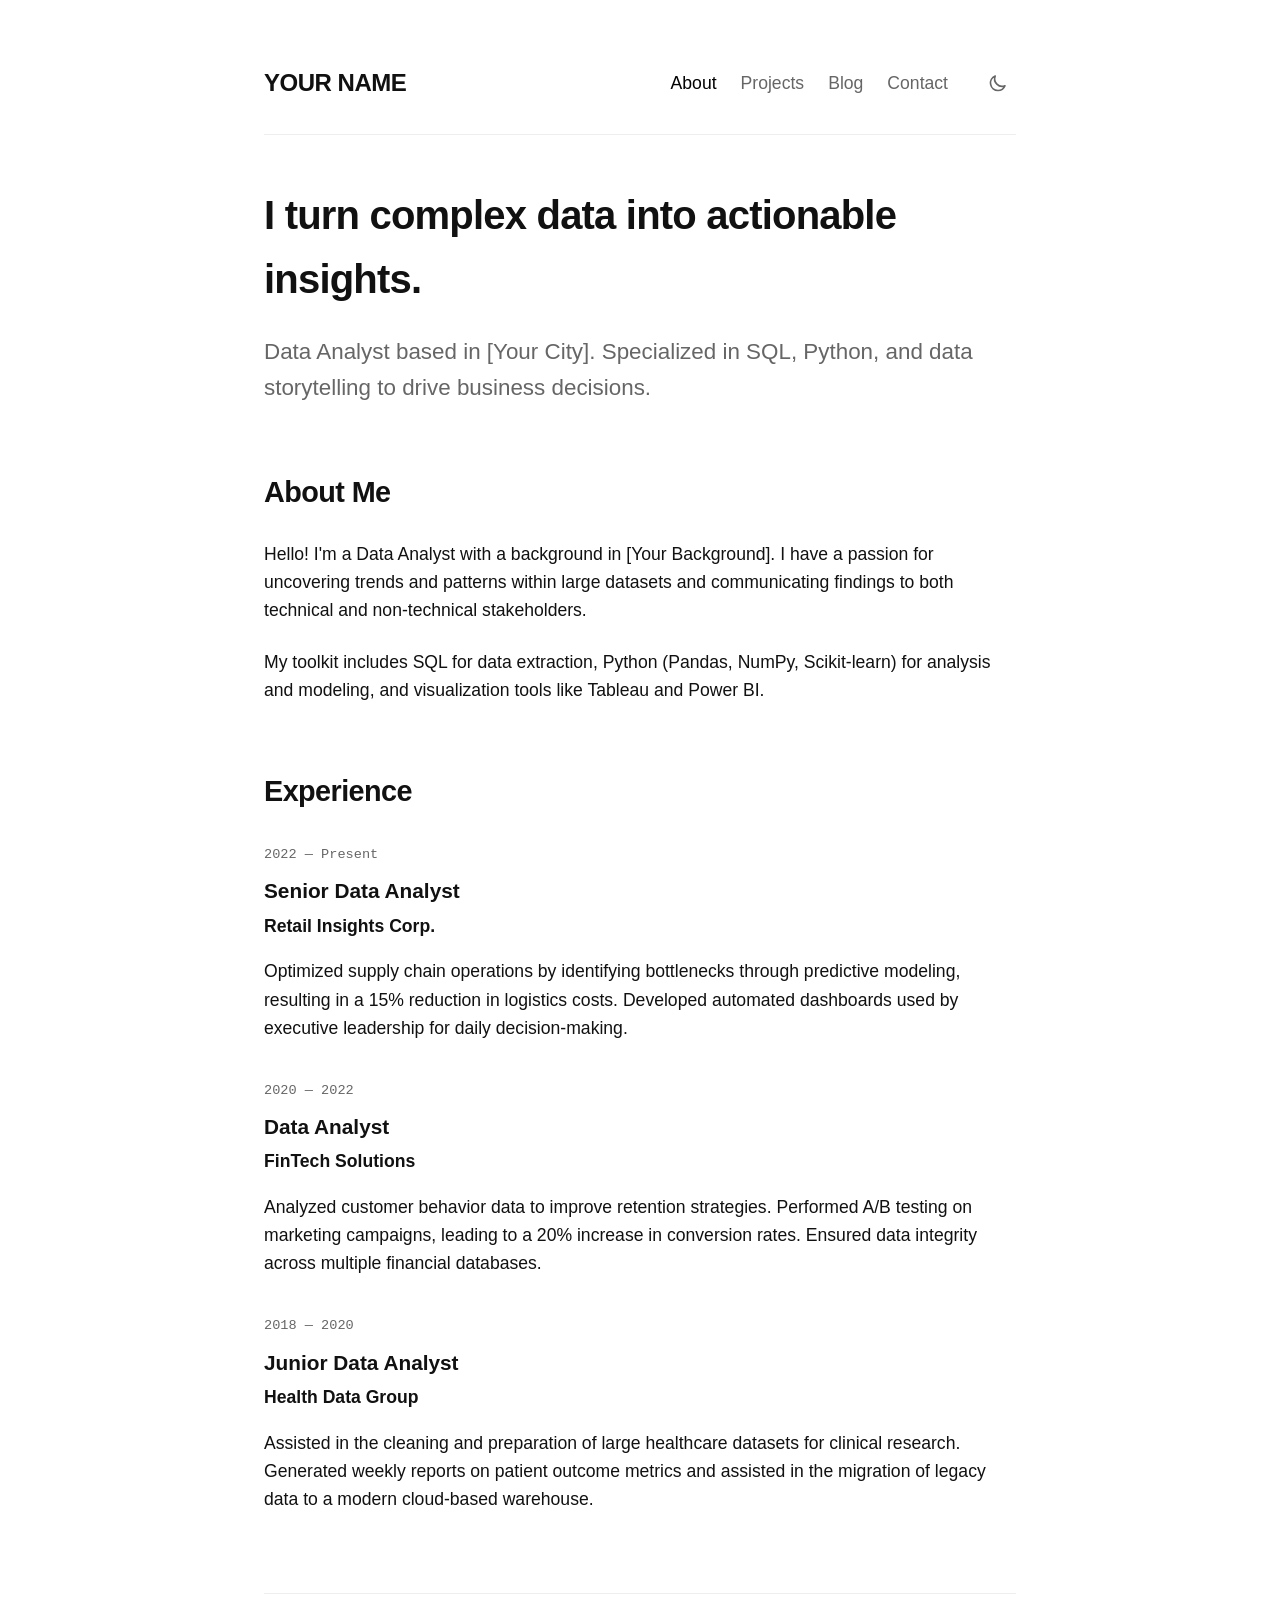
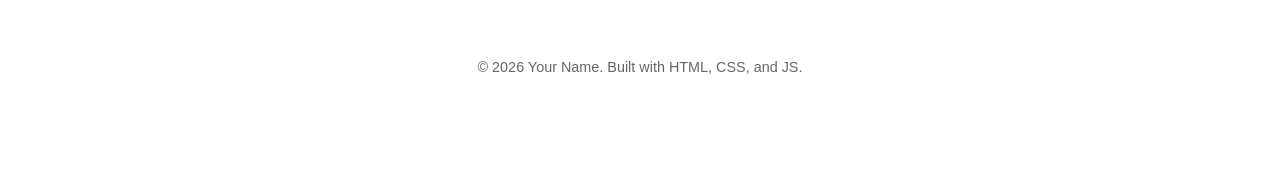
==== index.html @ 333c1e23 "Update content to Data Analyst role and add Light/Dark theme toggle" ====
<!DOCTYPE html>
<html lang="en">
<head>
    <meta charset="UTF-8">
    <meta name="viewport" content="width=device-width, initial-scale=1.0">
    <title>Your Name | Data Analyst Portfolio</title>
    <link rel="stylesheet" href="css/style.css">
</head>
<body>
    <div class="container">
        <header>
            <div class="nav-container">
                <h1>YOUR NAME</h1>
                <div class="right-nav">
                    <nav>
                        <ul>
                            <li><a href="index.html" class="active">About</a></li>
                            <li><a href="projects.html">Projects</a></li>
                            <li><a href="blog.html">Blog</a></li>
                            <li><a href="contact.html">Contact</a></li>
                        </ul>
                    </nav>
                    <button id="theme-toggle" class="theme-toggle" aria-label="Toggle dark mode">
                        <!-- Moon Icon (for Light Mode) -->
                        <svg id="moon-icon" xmlns="http://www.w3.org/2000/svg" fill="none" viewBox="0 0 24 24" stroke="currentColor">
                            <path stroke-linecap="round" stroke-linejoin="round" stroke-width="2" d="M20.354 15.354A9 9 0 018.646 3.646 9.003 9.003 0 0012 21a9.003 9.003 0 008.354-5.646z" />
                        </svg>
                        <!-- Sun Icon (for Dark Mode) -->
                        <svg id="sun-icon" xmlns="http://www.w3.org/2000/svg" fill="none" viewBox="0 0 24 24" stroke="currentColor">
                            <path stroke-linecap="round" stroke-linejoin="round" stroke-width="2" d="M12 3v1m0 16v1m9-9h-1M4 12H3m15.364-6.364l-.707.707M6.343 17.657l-.707.707m12.728 0l-.707-.707M6.343 6.343l-.707-.707m12.728 12.728L12 12m0 0l-4-4m4 4l4 4m-4-4l-4 4m4-4l4-4" />
                        </svg>
                    </button>
                </div>
            </div>
        </header>

        <main>
            <section class="hero">
                <h2>I turn complex data into actionable insights.</h2>
                <p class="lead">Data Analyst based in [Your City]. Specialized in SQL, Python, and data storytelling to drive business decisions.</p>
            </section>

            <section id="about">
                <h2>About Me</h2>
                <p>Hello! I'm a Data Analyst with a background in [Your Background]. I have a passion for uncovering trends and patterns within large datasets and communicating findings to both technical and non-technical stakeholders.</p>
                <p>My toolkit includes SQL for data extraction, Python (Pandas, NumPy, Scikit-learn) for analysis and modeling, and visualization tools like Tableau and Power BI.</p>
            </section>

            <section id="experience">
                <h2>Experience</h2>
                
                <div class="resume-item">
                    <span class="date">2022 — Present</span>
                    <h3>Senior Data Analyst</h3>
                    <span class="role">Retail Insights Corp.</span>
                    <p>Optimized supply chain operations by identifying bottlenecks through predictive modeling, resulting in a 15% reduction in logistics costs. Developed automated dashboards used by executive leadership for daily decision-making.</p>
                </div>

                <div class="resume-item">
                    <span class="date">2020 — 2022</span>
                    <h3>Data Analyst</h3>
                    <span class="role">FinTech Solutions</span>
                    <p>Analyzed customer behavior data to improve retention strategies. Performed A/B testing on marketing campaigns, leading to a 20% increase in conversion rates. Ensured data integrity across multiple financial databases.</p>
                </div>

                <div class="resume-item">
                    <span class="date">2018 — 2020</span>
                    <h3>Junior Data Analyst</h3>
                    <span class="role">Health Data Group</span>
                    <p>Assisted in the cleaning and preparation of large healthcare datasets for clinical research. Generated weekly reports on patient outcome metrics and assisted in the migration of legacy data to a modern cloud-based warehouse.</p>
                </div>
            </section>
        </main>

        <footer>
            <p>&copy; 2026 Your Name. Built with HTML, CSS, and JS.</p>
        </footer>
    </div>
    <script src="js/main.js"></script>
</body>
</html>
---- css/style.css ----
:root {
    --bg-color: #ffffff;
    --text-color: #111111;
    --text-secondary: #666666;
    --accent-color: #000000;
    --link-color: #000000;
    --link-hover: #555555;
    --border-color: #eeeeee;
    --card-bg: #ffffff;
    --max-width: 800px;
    --font-main: 'Inter', -apple-system, BlinkMacSystemFont, "Segoe UI", Roboto, Helvetica, Arial, sans-serif;
    --font-mono: "SF Mono", "Fira Code", "Courier New", monospace;
    --spacing: 1.5rem;
}

body.dark-mode {
    --bg-color: #0a0a0a;
    --text-color: #f5f5f5;
    --text-secondary: #a0a0a0;
    --accent-color: #ffffff;
    --link-color: #ffffff;
    --link-hover: #cccccc;
    --border-color: #222222;
    --card-bg: #111111;
}

* {
    box-sizing: border-box;
}

body {
    margin: 0;
    padding: 0;
    background-color: var(--bg-color);
    color: var(--text-color);
    font-family: var(--font-main);
    line-height: 1.6;
    font-size: 1.1rem;
    -webkit-font-smoothing: antialiased;
    transition: background-color 0.3s ease, color 0.3s ease;
}

.container {
    max-width: var(--max-width);
    margin: 0 auto;
    padding: 2rem var(--spacing);
}

header {
    border-bottom: 1px solid var(--border-color);
    padding: 2rem 0;
    margin-bottom: 3rem;
    transition: border-color 0.3s ease;
}

header .nav-container {
    display: flex;
    justify-content: space-between;
    align-items: center;
}

header .right-nav {
    display: flex;
    align-items: center;
    gap: 2rem;
}

header h1 {
    font-size: 1.5rem;
    margin: 0;
    font-weight: 700;
    letter-spacing: -0.02em;
}

/* Theme Toggle */
.theme-toggle {
    background: none;
    border: none;
    cursor: pointer;
    padding: 0.5rem;
    color: var(--text-secondary);
    display: flex;
    align-items: center;
    justify-content: center;
    transition: color 0.2s ease;
}

.theme-toggle:hover {
    color: var(--accent-color);
}

.theme-toggle svg {
    width: 20px;
    height: 20px;
    stroke-width: 2;
}

#sun-icon { display: none; }
#moon-icon { display: block; }

body.dark-mode #sun-icon { display: block; }
body.dark-mode #moon-icon { display: none; }

nav ul {
    list-style: none;
    padding: 0;
    margin: 0;
    display: flex;
    gap: 1.5rem;
}

nav a {
    text-decoration: none;
    color: var(--text-secondary);
    font-weight: 500;
    transition: color 0.2s ease;
}

nav a:hover, nav a.active {
    color: var(--accent-color);
}

main {
    min-height: 70vh;
}

h2 {
    font-size: 1.8rem;
    margin-top: 3rem;
    margin-bottom: 1.5rem;
    letter-spacing: -0.02em;
}

h3 {
    font-size: 1.3rem;
    margin-top: 2rem;
    margin-bottom: 1rem;
}

p {
    margin-bottom: 1.5rem;
}

a {
    color: var(--link-color);
    text-underline-offset: 4px;
    transition: color 0.2s ease;
}

a:hover {
    color: var(--link-hover);
}

footer {
    border-top: 1px solid var(--border-color);
    padding: 3rem 0;
    margin-top: 5rem;
    color: var(--text-secondary);
    font-size: 0.9rem;
    text-align: center;
}

/* Hero Section */
.hero {
    margin-bottom: 4rem;
}

.hero h2 {
    font-size: 2.5rem;
    margin-top: 0;
    margin-bottom: 1rem;
}

.hero p.lead {
    font-size: 1.4rem;
    color: var(--text-secondary);
}

/* Sections */
section {
    margin-bottom: 4rem;
}

.resume-item {
    margin-bottom: 2rem;
}

.resume-item .date {
    font-family: var(--font-mono);
    font-size: 0.85rem;
    color: var(--text-secondary);
}

.resume-item h3 {
    margin-top: 0.5rem;
    margin-bottom: 0.25rem;
}

.resume-item .role {
    font-weight: 600;
    display: block;
    margin-bottom: 0.5rem;
}

/* Grid for Projects */
.grid {
    display: grid;
    grid-template-columns: repeat(auto-fill, minmax(300px, 1fr));
    gap: 2rem;
}

.card {
    border: 1px solid var(--border-color);
    padding: 1.5rem;
    border-radius: 4px;
    transition: transform 0.2s ease, box-shadow 0.2s ease;
}

.card:hover {
    transform: translateY(-4px);
    box-shadow: 0 4px 12px rgba(0,0,0,0.05);
}

.card h3 {
    margin-top: 0;
}

/* Blog List */
.blog-list {
    list-style: none;
    padding: 0;
}

.blog-item {
    margin-bottom: 2rem;
    display: flex;
    flex-direction: column;
}

.blog-item .date {
    font-family: var(--font-mono);
    font-size: 0.85rem;
    color: var(--text-secondary);
}

.blog-item h3 {
    margin-top: 0.5rem;
    margin-bottom: 0.5rem;
}

/* Responsive */
@media (max-width: 600px) {
    header .nav-container {
        flex-direction: column;
        align-items: flex-start;
        gap: 1.5rem;
    }
    
    .hero h2 {
        font-size: 2rem;
    }
}
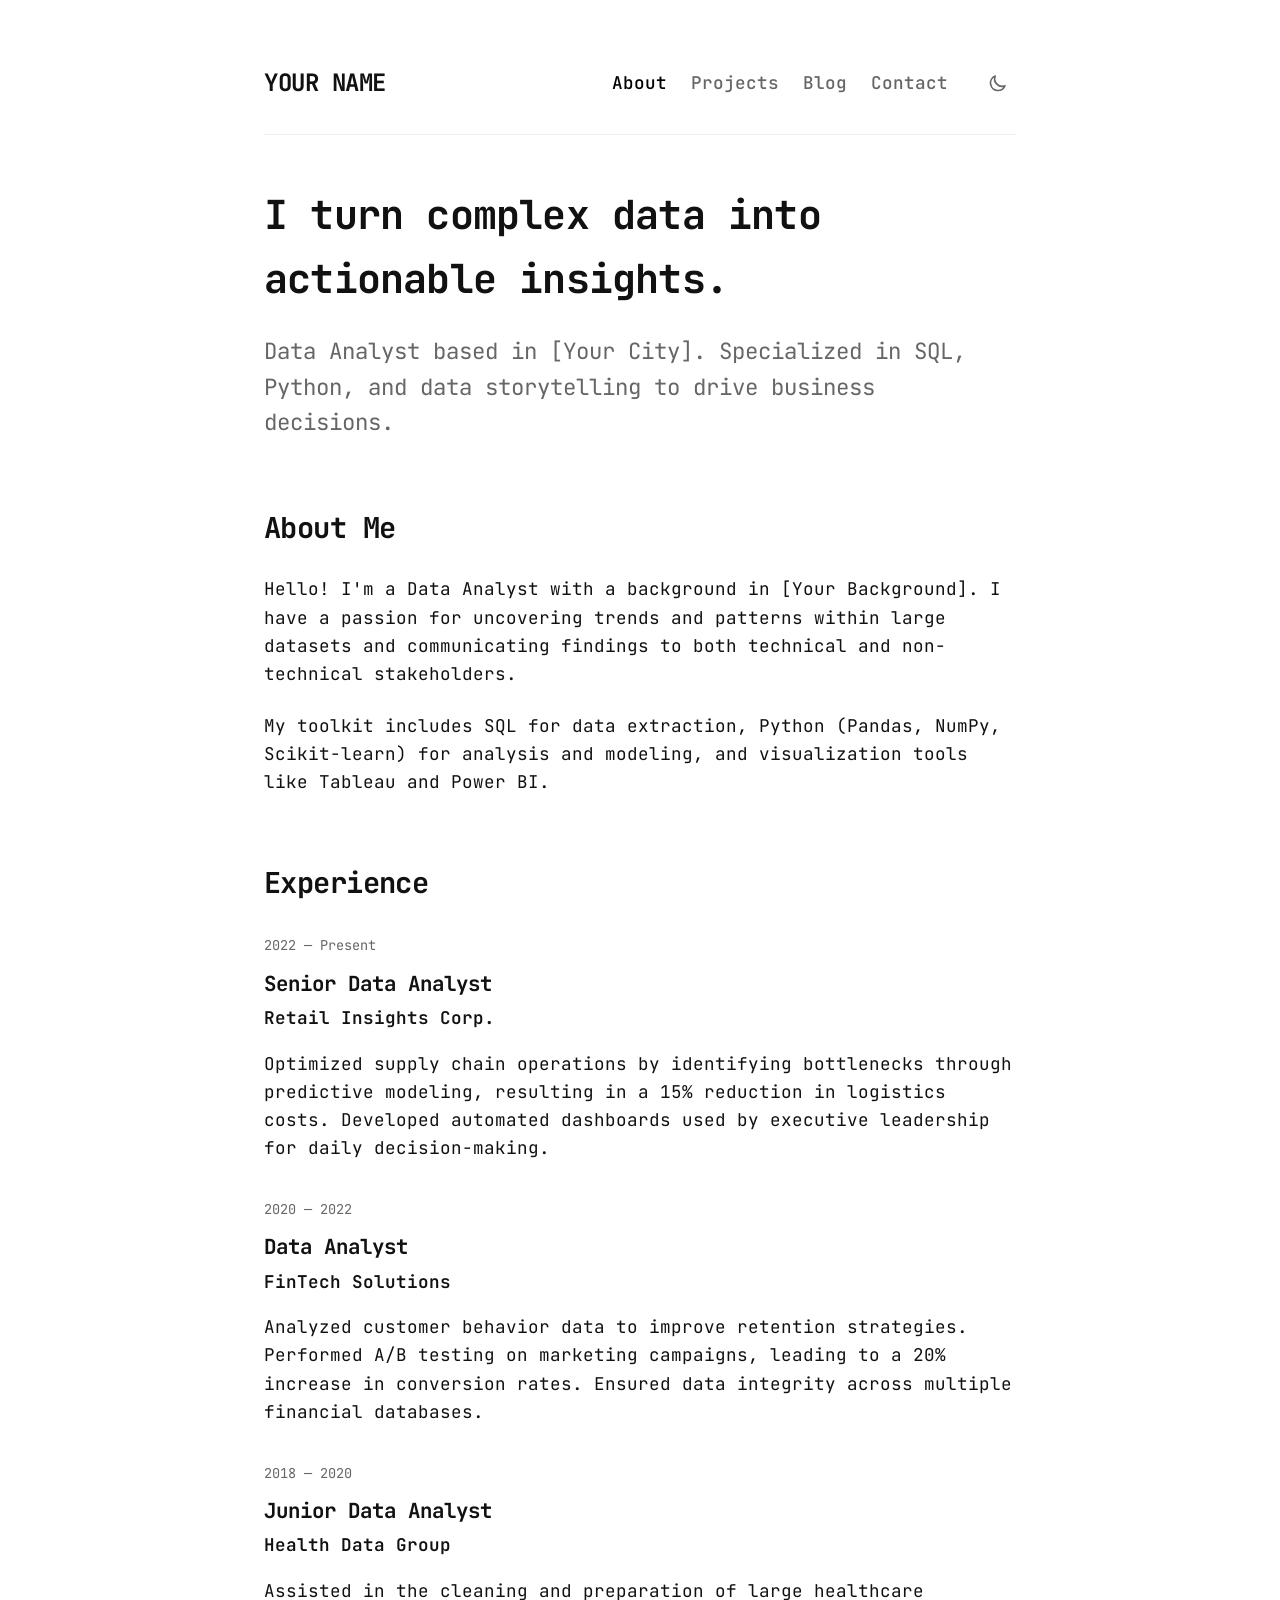
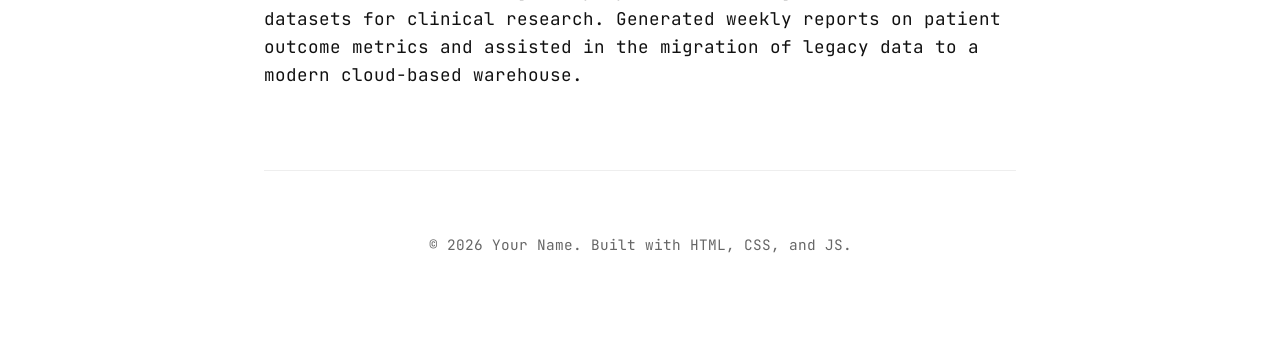
==== commit b690e169: "Switch font to JetBrains Mono from Google Fonts" ====
--- a/index.html
+++ b/index.html
@@ -5,6 +5,20 @@
     <meta name="viewport" content="width=device-width, initial-scale=1.0">
     <title>Your Name | Data Analyst Portfolio</title>
     <link rel="stylesheet" href="css/style.css">
+    <link rel="preconnect" href="https://fonts.googleapis.com">
+    <link rel="preconnect" href="https://fonts.gstatic.com" crossorigin>
+    <link href="https://fonts.googleapis.com/css2?family=JetBrains+Mono:ital,wght@0,100..800;1,100..800&display=swap" rel="stylesheet">
+    <!-- Inline script to prevent theme flash -->
+    <script>
+        (function() {
+            try {
+                var theme = localStorage.getItem('portfolio-theme');
+                if (theme === 'dark' || (!theme && window.matchMedia('(prefers-color-scheme: dark)').matches)) {
+                    document.documentElement.classList.add('dark');
+                }
+            } catch (e) {}
+        })();
+    </script>
 </head>
 <body>
     <div class="container">
@@ -21,13 +35,13 @@
                         </ul>
                     </nav>
                     <button id="theme-toggle" class="theme-toggle" aria-label="Toggle dark mode">
-                        <!-- Moon Icon (for Light Mode) -->
+                        <!-- Moon Icon -->
                         <svg id="moon-icon" xmlns="http://www.w3.org/2000/svg" fill="none" viewBox="0 0 24 24" stroke="currentColor">
                             <path stroke-linecap="round" stroke-linejoin="round" stroke-width="2" d="M20.354 15.354A9 9 0 018.646 3.646 9.003 9.003 0 0012 21a9.003 9.003 0 008.354-5.646z" />
                         </svg>
-                        <!-- Sun Icon (for Dark Mode) -->
+                        <!-- Sun Icon -->
                         <svg id="sun-icon" xmlns="http://www.w3.org/2000/svg" fill="none" viewBox="0 0 24 24" stroke="currentColor">
-                            <path stroke-linecap="round" stroke-linejoin="round" stroke-width="2" d="M12 3v1m0 16v1m9-9h-1M4 12H3m15.364-6.364l-.707.707M6.343 17.657l-.707.707m12.728 0l-.707-.707M6.343 6.343l-.707-.707m12.728 12.728L12 12m0 0l-4-4m4 4l4 4m-4-4l-4 4m4-4l4-4" />
+                            <path stroke-linecap="round" stroke-linejoin="round" stroke-width="2" d="M12 3v1m0 16v1m9-9h-1M4 12H3m15.364-6.364l-.707.707M6.343 17.657l-.707.707m12.728 0l-.707-.707M6.343 6.343l-.707-.707m12.728 12.728l-.707-.707M12 8a4 4 0 100 8 4 4 0 000-8z" />
                         </svg>
                     </button>
                 </div>
--- a/css/style.css
+++ b/css/style.css
@@ -8,12 +8,12 @@
     --border-color: #eeeeee;
     --card-bg: #ffffff;
     --max-width: 800px;
-    --font-main: 'Inter', -apple-system, BlinkMacSystemFont, "Segoe UI", Roboto, Helvetica, Arial, sans-serif;
-    --font-mono: "SF Mono", "Fira Code", "Courier New", monospace;
+    --font-main: 'JetBrains Mono', monospace;
+    --font-mono: 'JetBrains Mono', monospace;
     --spacing: 1.5rem;
 }
 
-body.dark-mode {
+html.dark {
     --bg-color: #0a0a0a;
     --text-color: #f5f5f5;
     --text-secondary: #a0a0a0;
@@ -98,8 +98,8 @@
 #sun-icon { display: none; }
 #moon-icon { display: block; }
 
-body.dark-mode #sun-icon { display: block; }
-body.dark-mode #moon-icon { display: none; }
+html.dark #sun-icon { display: block; }
+html.dark #moon-icon { display: none; }
 
 nav ul {
     list-style: none;
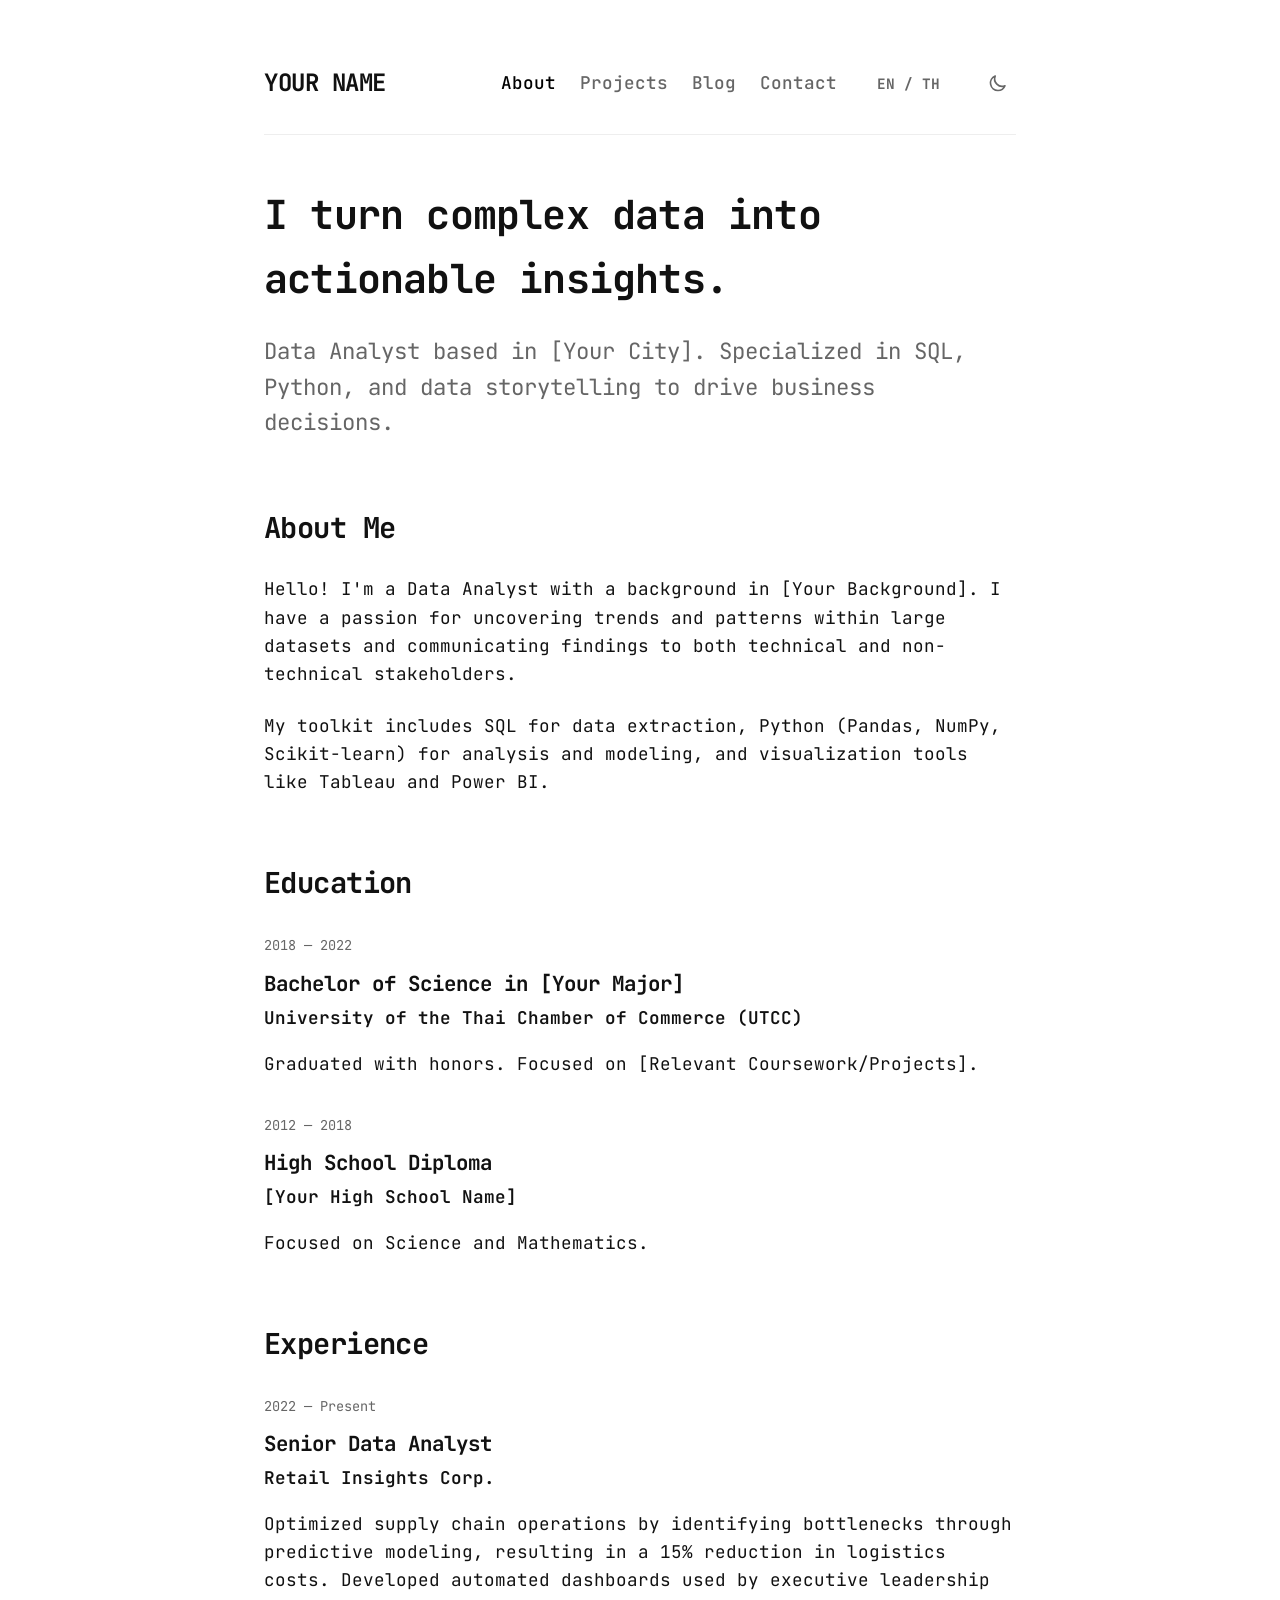
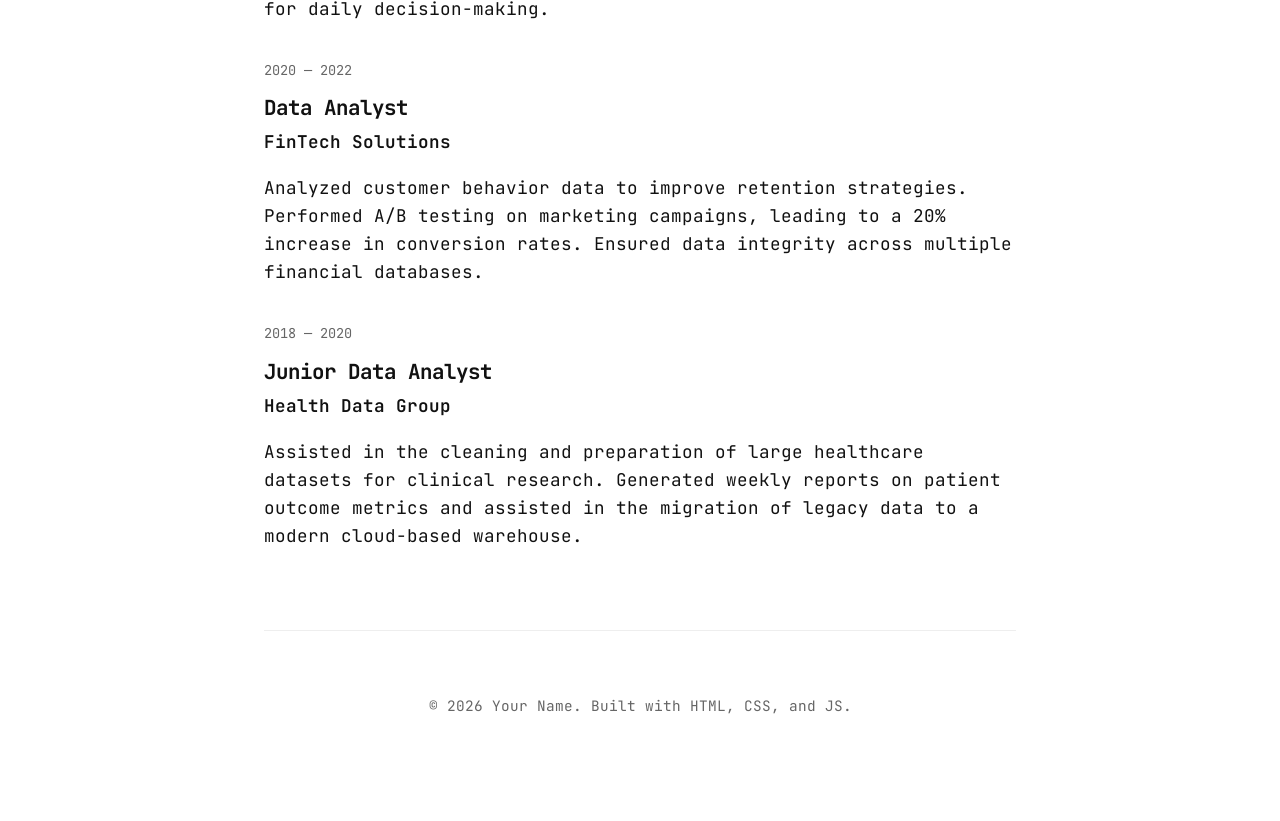
==== commit 8fb0bf82: "feat: add education section, language toggle, and Thai translation" ====
--- a/index.html
+++ b/index.html
@@ -3,11 +3,11 @@
 <head>
     <meta charset="UTF-8">
     <meta name="viewport" content="width=device-width, initial-scale=1.0">
-    <title>Your Name | Data Analyst Portfolio</title>
+    <title data-en="Your Name | Data Analyst Portfolio" data-th="ชื่อของคุณ | พอร์ตโฟลิโอแนะแนวข้อมูล">Your Name | Data Analyst Portfolio</title>
     <link rel="stylesheet" href="css/style.css">
     <link rel="preconnect" href="https://fonts.googleapis.com">
     <link rel="preconnect" href="https://fonts.gstatic.com" crossorigin>
-    <link href="https://fonts.googleapis.com/css2?family=JetBrains+Mono:ital,wght@0,100..800;1,100..800&display=swap" rel="stylesheet">
+    <link href="https://fonts.googleapis.com/css2?family=JetBrains+Mono:ital,wght@0,100..800;1,100..800&family=Kanit:wght@300;400;700&display=swap" rel="stylesheet">
     <!-- Inline script to prevent theme flash -->
     <script>
         (function() {
@@ -16,6 +16,8 @@
                 if (theme === 'dark' || (!theme && window.matchMedia('(prefers-color-scheme: dark)').matches)) {
                     document.documentElement.classList.add('dark');
                 }
+                var lang = localStorage.getItem('portfolio-lang') || 'en';
+                document.documentElement.setAttribute('lang', lang);
             } catch (e) {}
         })();
     </script>
@@ -24,16 +26,19 @@
     <div class="container">
         <header>
             <div class="nav-container">
-                <h1>YOUR NAME</h1>
+                <h1 data-en="YOUR NAME" data-th="ชื่อของคุณ">YOUR NAME</h1>
                 <div class="right-nav">
                     <nav>
                         <ul>
-                            <li><a href="index.html" class="active">About</a></li>
-                            <li><a href="projects.html">Projects</a></li>
-                            <li><a href="blog.html">Blog</a></li>
-                            <li><a href="contact.html">Contact</a></li>
+                            <li><a href="index.html" class="active" data-en="About" data-th="เกี่ยวกับ">About</a></li>
+                            <li><a href="projects.html" data-en="Projects" data-th="โปรเจกต์">Projects</a></li>
+                            <li><a href="blog.html" data-en="Blog" data-th="บล็อก">Blog</a></li>
+                            <li><a href="contact.html" data-en="Contact" data-th="ติดต่อ">Contact</a></li>
                         </ul>
                     </nav>
+                    <button id="lang-toggle" class="lang-toggle" aria-label="Switch Language">
+                        EN / TH
+                    </button>
                     <button id="theme-toggle" class="theme-toggle" aria-label="Toggle dark mode">
                         <!-- Moon Icon -->
                         <svg id="moon-icon" xmlns="http://www.w3.org/2000/svg" fill="none" viewBox="0 0 24 24" stroke="currentColor">
@@ -50,44 +55,62 @@
 
         <main>
             <section class="hero">
-                <h2>I turn complex data into actionable insights.</h2>
-                <p class="lead">Data Analyst based in [Your City]. Specialized in SQL, Python, and data storytelling to drive business decisions.</p>
+                <h2 data-en="I turn complex data into actionable insights." data-th="เปลี่ยนข้อมูลที่ซับซ้อนให้กลายเป็นข้อมูลเชิงลึกที่นำไปใช้งานได้จริง">I turn complex data into actionable insights.</h2>
+                <p class="lead" data-en="Data Analyst based in [Your City]. Specialized in SQL, Python, and data storytelling to drive business decisions." data-th="นักวิเคราะห์ข้อมูล (Data Analyst) ประจำ [เมืองของคุณ] ผู้เชี่ยวชาญด้าน SQL, Python และการนำเสนอข้อมูล (Data Storytelling) เพื่อขับเคลื่อนการตัดสินใจทางธุรกิจ">Data Analyst based in [Your City]. Specialized in SQL, Python, and data storytelling to drive business decisions.</p>
             </section>
 
             <section id="about">
-                <h2>About Me</h2>
-                <p>Hello! I'm a Data Analyst with a background in [Your Background]. I have a passion for uncovering trends and patterns within large datasets and communicating findings to both technical and non-technical stakeholders.</p>
-                <p>My toolkit includes SQL for data extraction, Python (Pandas, NumPy, Scikit-learn) for analysis and modeling, and visualization tools like Tableau and Power BI.</p>
+                <h2 data-en="About Me" data-th="เกี่ยวกับฉัน">About Me</h2>
+                <p data-en="Hello! I'm a Data Analyst with a background in [Your Background]. I have a passion for uncovering trends and patterns within large datasets and communicating findings to both technical and non-technical stakeholders." data-th="สวัสดีครับ! ผมเป็นนักวิเคราะห์ข้อมูลที่มีพื้นฐานมาจาก [ภูมิหลังของคุณ] ผมมีความหลงใหลในการค้นหาแนวโน้มและรูปแบบภายในชุดข้อมูลขนาดใหญ่ และสื่อสารสิ่งที่ค้นพบให้กับผู้ที่มีส่วนได้ส่วนเสียทั้งในสายเทคนิคและไม่ใช่สายเทคนิค">Hello! I'm a Data Analyst with a background in [Your Background]. I have a passion for uncovering trends and patterns within large datasets and communicating findings to both technical and non-technical stakeholders.</p>
+                <p data-en="My toolkit includes SQL for data extraction, Python (Pandas, NumPy, Scikit-learn) for analysis and modeling, and visualization tools like Tableau and Power BI." data-th="เครื่องมือที่ผมใช้ประกอบด้วย SQL สำหรับการดึงข้อมูล, Python (Pandas, NumPy, Scikit-learn) สำหรับการวิเคราะห์และสร้างแบบจำลอง และเครื่องมือสร้างภาพข้อมูล เช่น Tableau และ Power BI">My toolkit includes SQL for data extraction, Python (Pandas, NumPy, Scikit-learn) for analysis and modeling, and visualization tools like Tableau and Power BI.</p>
+            </section>
+
+            <section id="education">
+                <h2 data-en="Education" data-th="การศึกษา">Education</h2>
+                
+                <div class="resume-item">
+                    <span class="date">2018 — 2022</span>
+                    <h3 data-en="Bachelor of Science in [Your Major]" data-th="วิทยาศาสตรบัณฑิต สาขา [วิชาเอกของคุณ]">Bachelor of Science in [Your Major]</h3>
+                    <span class="role" data-en="University of the Thai Chamber of Commerce (UTCC)" data-th="มหาวิทยาลัยหอการค้าไทย (UTCC)">University of the Thai Chamber of Commerce (UTCC)</span>
+                    <p data-en="Graduated with honors. Focused on [Relevant Coursework/Projects]." data-th="สำเร็จการศึกษาด้วยเกียรตินิยม เน้นหนักในด้าน [วิชาที่เกี่ยวข้อง/โปรเจกต์]">Graduated with honors. Focused on [Relevant Coursework/Projects].</p>
+                </div>
+
+                <div class="resume-item">
+                    <span class="date">2012 — 2018</span>
+                    <h3 data-en="High School Diploma" data-th="วุฒิการศึกษาระดับมัธยมปลาย">High School Diploma</h3>
+                    <span class="role" data-en="[Your High School Name]" data-th="[ชื่อโรงเรียนมัธยมของคุณ]">[Your High School Name]</span>
+                    <p data-en="Focused on Science and Mathematics." data-th="เน้นการเรียนสายวิทยาศาสตร์และคณิตศาสตร์">Focused on Science and Mathematics.</p>
+                </div>
             </section>
 
             <section id="experience">
-                <h2>Experience</h2>
+                <h2 data-en="Experience" data-th="ประสบการณ์การทำงาน">Experience</h2>
                 
                 <div class="resume-item">
                     <span class="date">2022 — Present</span>
-                    <h3>Senior Data Analyst</h3>
-                    <span class="role">Retail Insights Corp.</span>
-                    <p>Optimized supply chain operations by identifying bottlenecks through predictive modeling, resulting in a 15% reduction in logistics costs. Developed automated dashboards used by executive leadership for daily decision-making.</p>
+                    <h3 data-en="Senior Data Analyst" data-th="นักวิเคราะห์ข้อมูลอาวุโส">Senior Data Analyst</h3>
+                    <span class="role" data-en="Retail Insights Corp." data-th="บริษัท รีเทล อินไซต์ คอร์ป">Retail Insights Corp.</span>
+                    <p data-en="Optimized supply chain operations by identifying bottlenecks through predictive modeling, resulting in a 15% reduction in logistics costs. Developed automated dashboards used by executive leadership for daily decision-making." data-th="ปรับปรุงการดำเนินงานของซัพพลายเชนโดยการระบุจุดคอขวดผ่านการสร้างแบบจำลองเชิงคาดการณ์ ส่งผลให้ต้นทุนด้านโลจิสติกส์ลดลง 15% พัฒนาแดชบอร์ดอัตโนมัติที่ผู้บริหารใช้สำหรับการตัดสินใจรายวัน">Optimized supply chain operations by identifying bottlenecks through predictive modeling, resulting in a 15% reduction in logistics costs. Developed automated dashboards used by executive leadership for daily decision-making.</p>
                 </div>
 
                 <div class="resume-item">
                     <span class="date">2020 — 2022</span>
-                    <h3>Data Analyst</h3>
-                    <span class="role">FinTech Solutions</span>
-                    <p>Analyzed customer behavior data to improve retention strategies. Performed A/B testing on marketing campaigns, leading to a 20% increase in conversion rates. Ensured data integrity across multiple financial databases.</p>
+                    <h3 data-en="Data Analyst" data-th="นักวิเคราะห์ข้อมูล">Data Analyst</h3>
+                    <span class="role" data-en="FinTech Solutions" data-th="บริษัท ฟินเทค โซลูชันส์">FinTech Solutions</span>
+                    <p data-en="Analyzed customer behavior data to improve retention strategies. Performed A/B testing on marketing campaigns, leading to a 20% increase in conversion rates. Ensured data integrity across multiple financial databases." data-th="วิเคราะห์ข้อมูลพฤติกรรมลูกค้าเพื่อปรับปรุงกลยุทธ์การรักษาลูกค้า ทำการทดสอบ A/B ในแคมเปญการตลาด ส่งผลให้มีอัตราการเปลี่ยนแปลงเพิ่มขึ้น 20% ตรวจสอบความถูกต้องของข้อมูลในฐานข้อมูลทางการเงินหลายแห่ง">Analyzed customer behavior data to improve retention strategies. Performed A/B testing on marketing campaigns, leading to a 20% increase in conversion rates. Ensured data integrity across multiple financial databases.</p>
                 </div>
 
                 <div class="resume-item">
                     <span class="date">2018 — 2020</span>
-                    <h3>Junior Data Analyst</h3>
-                    <span class="role">Health Data Group</span>
-                    <p>Assisted in the cleaning and preparation of large healthcare datasets for clinical research. Generated weekly reports on patient outcome metrics and assisted in the migration of legacy data to a modern cloud-based warehouse.</p>
+                    <h3 data-en="Junior Data Analyst" data-th="นักวิเคราะห์ข้อมูลรุ่นเยาว์">Junior Data Analyst</h3>
+                    <span class="role" data-en="Health Data Group" data-th="กลุ่มข้อมูลสุขภาพ">Health Data Group</span>
+                    <p data-en="Assisted in the cleaning and preparation of large healthcare datasets for clinical research. Generated weekly reports on patient outcome metrics and assisted in the migration of legacy data to a modern cloud-based warehouse." data-th="ช่วยในการทำความสะอาดและจัดเตรียมชุดข้อมูลสุขภาพขนาดใหญ่สำหรับการวิจัยทางคลินิก สร้างรายงานประจำสัปดาห์เกี่ยวกับตัวชี้วัดผลลัพธ์ของผู้ป่วย และช่วยในการโอนย้ายข้อมูลเก่าไปยังคลังข้อมูลบนคลาวด์ที่ทันสมัย">Assisted in the cleaning and preparation of large healthcare datasets for clinical research. Generated weekly reports on patient outcome metrics and assisted in the migration of legacy data to a modern cloud-based warehouse.</p>
                 </div>
             </section>
         </main>
 
         <footer>
-            <p>&copy; 2026 Your Name. Built with HTML, CSS, and JS.</p>
+            <p data-en="&copy; 2026 Your Name. Built with HTML, CSS, and JS." data-th="&copy; 2026 ชื่อของคุณ สร้างด้วย HTML, CSS และ JS.">&copy; 2026 Your Name. Built with HTML, CSS, and JS.</p>
         </footer>
     </div>
     <script src="js/main.js"></script>
--- a/css/style.css
+++ b/css/style.css
@@ -10,7 +10,12 @@
     --max-width: 800px;
     --font-main: 'JetBrains Mono', monospace;
     --font-mono: 'JetBrains Mono', monospace;
+    --font-thai: 'Kanit', sans-serif;
     --spacing: 1.5rem;
+}
+
+html[lang="th"] {
+    --font-main: var(--font-thai);
 }
 
 html.dark {
@@ -73,7 +78,7 @@
 }
 
 /* Theme Toggle */
-.theme-toggle {
+.theme-toggle, .lang-toggle {
     background: none;
     border: none;
     cursor: pointer;
@@ -83,9 +88,12 @@
     align-items: center;
     justify-content: center;
     transition: color 0.2s ease;
-}
-
-.theme-toggle:hover {
+    font-family: var(--font-mono);
+    font-weight: 700;
+    font-size: 0.9rem;
+}
+
+.theme-toggle:hover, .lang-toggle:hover {
     color: var(--accent-color);
 }
 
